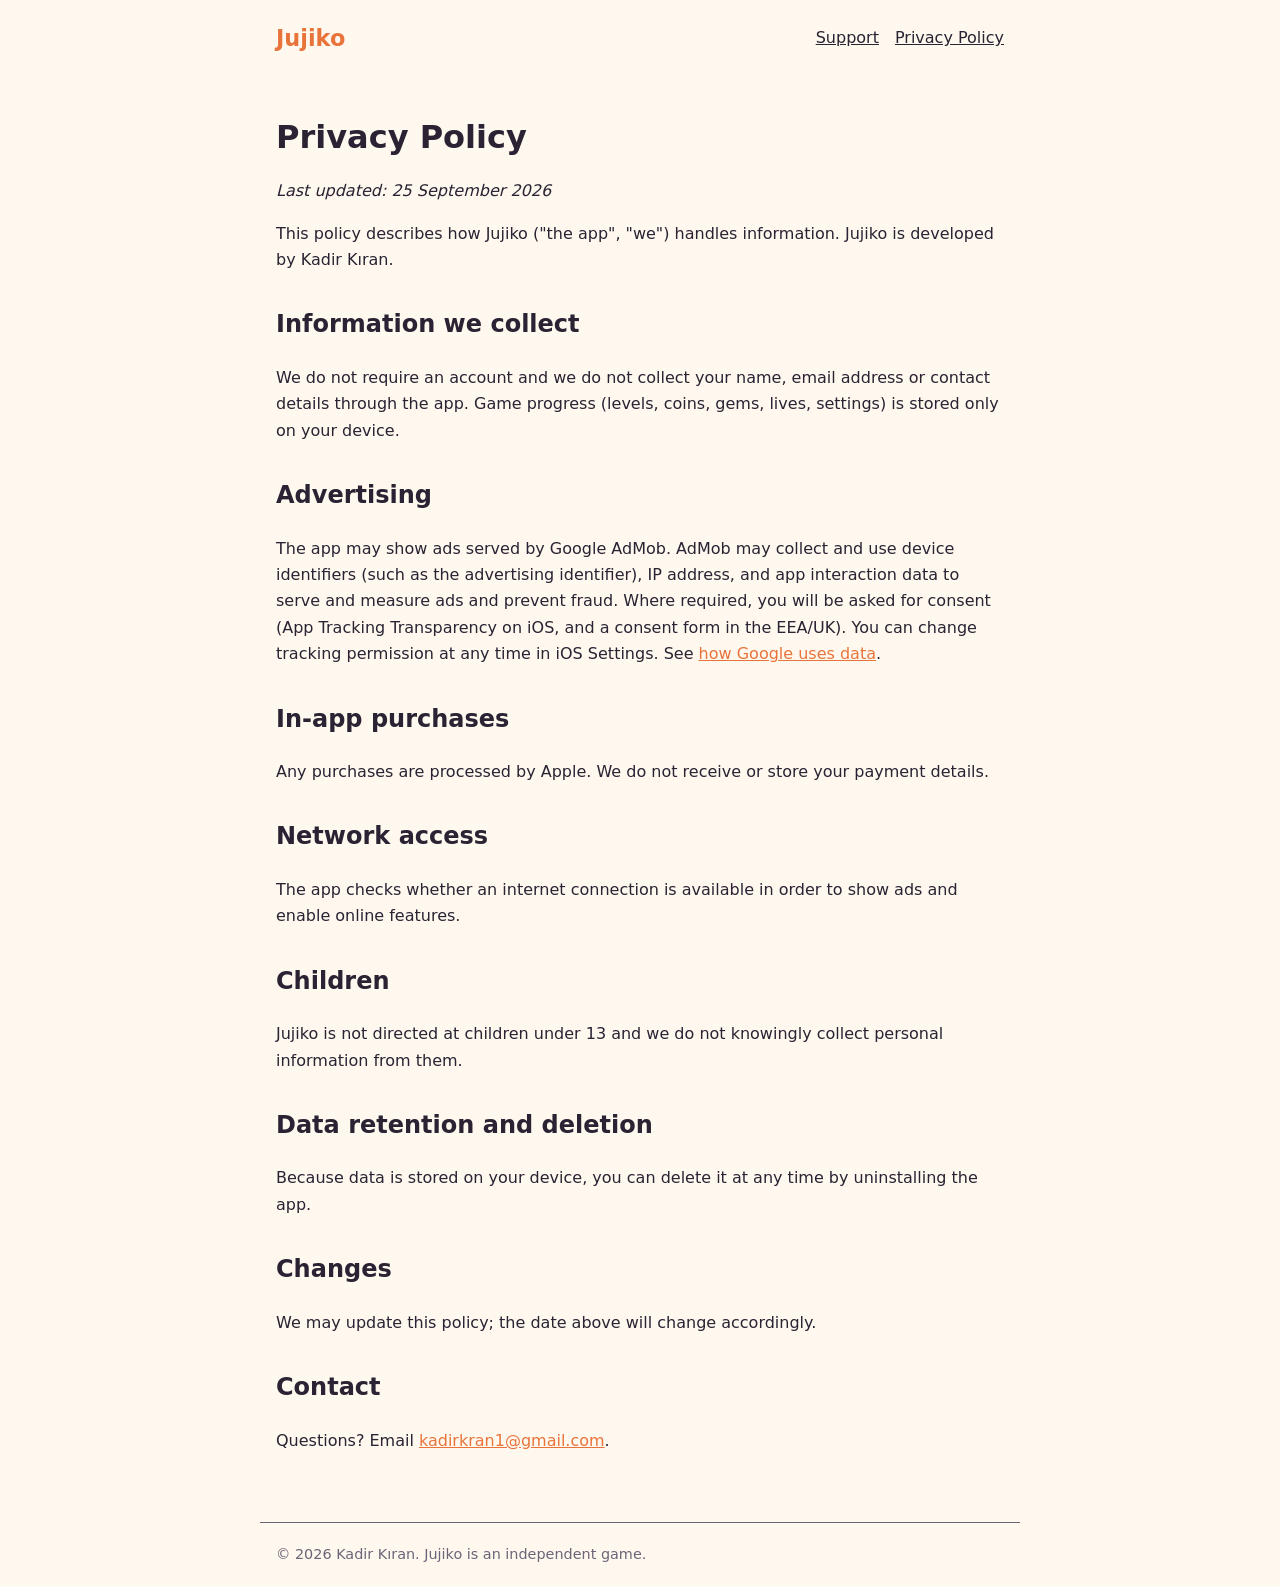
==== privacy.html @ f4edfb67 "Add Jujiko marketing, support and privacy pages Co-Authored-By: Claude Sonnet 5 <noreply@anthropic.c" ====
<!doctype html>
<html lang="en"><head><meta charset="utf-8"><meta name="viewport" content="width=device-width,initial-scale=1">
<title>Jujiko – Privacy Policy</title><link rel="stylesheet" href="style.css"></head><body>
<header><a class="brand" href="index.html">Jujiko</a><nav><a href="support.html">Support</a><a href="privacy.html">Privacy Policy</a></nav></header>
<main>
<h1>Privacy Policy</h1><p><em>Last updated: 25 September 2026</em></p>
<p>This policy describes how Jujiko ("the app", "we") handles information. Jujiko is developed by Kadir Kıran.</p>
<h2>Information we collect</h2>
<p>We do not require an account and we do not collect your name, email address or contact details through the app. Game progress (levels, coins, gems, lives, settings) is stored only on your device.</p>
<h2>Advertising</h2>
<p>The app may show ads served by Google AdMob. AdMob may collect and use device identifiers (such as the advertising identifier), IP address, and app interaction data to serve and measure ads and prevent fraud. Where required, you will be asked for consent (App Tracking Transparency on iOS, and a consent form in the EEA/UK). You can change tracking permission at any time in iOS Settings. See <a href="https://policies.google.com/technologies/partner-sites">how Google uses data</a>.</p>
<h2>In-app purchases</h2>
<p>Any purchases are processed by Apple. We do not receive or store your payment details.</p>
<h2>Network access</h2>
<p>The app checks whether an internet connection is available in order to show ads and enable online features.</p>
<h2>Children</h2>
<p>Jujiko is not directed at children under 13 and we do not knowingly collect personal information from them.</p>
<h2>Data retention and deletion</h2>
<p>Because data is stored on your device, you can delete it at any time by uninstalling the app.</p>
<h2>Changes</h2><p>We may update this policy; the date above will change accordingly.</p>
<h2>Contact</h2><p>Questions? Email <a href="mailto:kadirkran1@gmail.com">kadirkran1@gmail.com</a>.</p>
</main>
<footer>&copy; 2026 Kadir Kıran. Jujiko is an independent game.</footer>
</body></html>
---- style.css ----
:root{--bg:#fff8ee;--fg:#2b2233;--accent:#e8743b;--muted:#6d6478}
@media(prefers-color-scheme:dark){:root{--bg:#1d1824;--fg:#f4eefa;--accent:#ff9660;--muted:#b3a9c0}}
*{box-sizing:border-box}body{margin:0;background:var(--bg);color:var(--fg);font:16px/1.65 system-ui,-apple-system,Segoe UI,sans-serif}
header,main,footer{max-width:760px;margin:0 auto;padding:20px 16px}
header{display:flex;justify-content:space-between;align-items:center;flex-wrap:wrap;gap:8px}
header a.brand{font-weight:800;font-size:1.4rem;color:var(--accent);text-decoration:none}
nav a{margin-left:16px;color:var(--fg)}h1{font-size:2rem;line-height:1.2}h2{margin-top:2rem}
a{color:var(--accent)}footer{color:var(--muted);font-size:.9rem;border-top:1px solid var(--muted);margin-top:2rem}
.hero p{font-size:1.15rem}.shots{display:flex;gap:10px;overflow-x:auto}.shots img{height:220px;border-radius:10px}
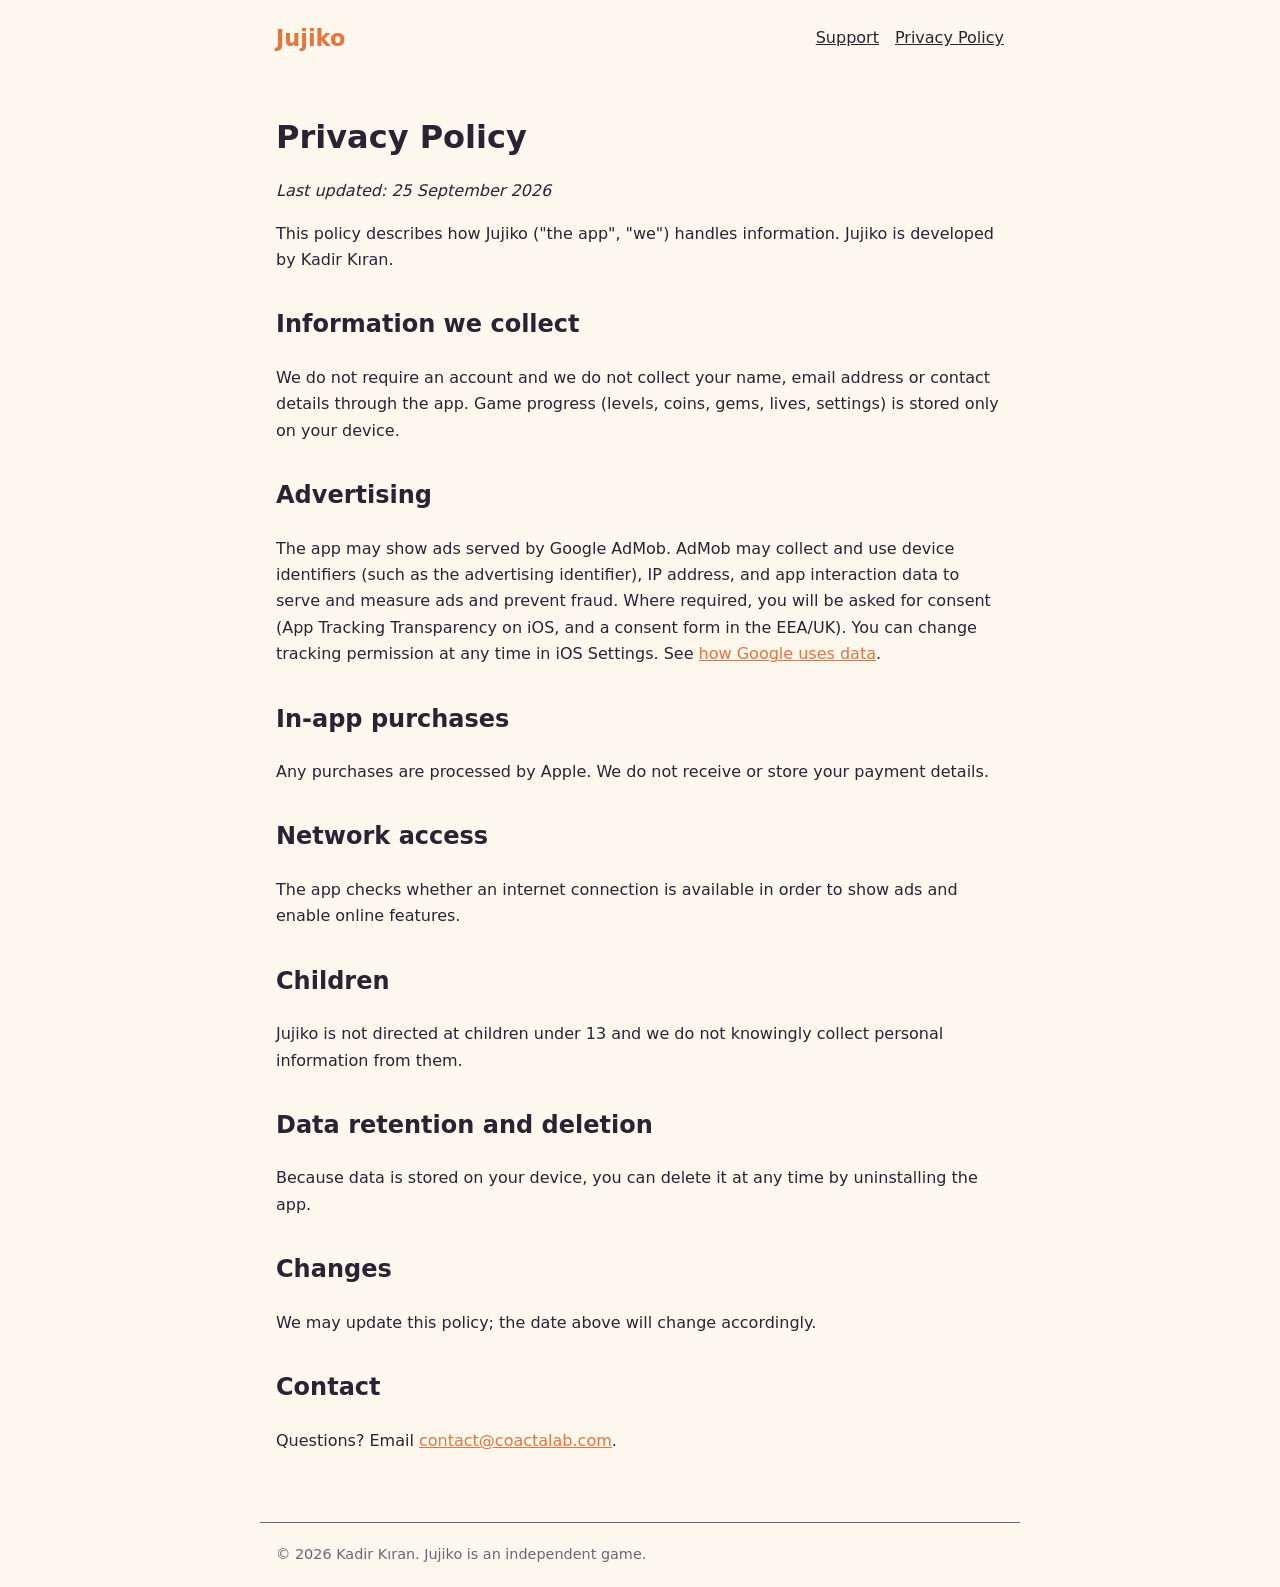
==== commit 487ee28f: "Update contact email Co-Authored-By: Claude Sonnet 5 <noreply@anthropic.com>" ====
--- a/privacy.html
+++ b/privacy.html
@@ -18,7 +18,7 @@
 <h2>Data retention and deletion</h2>
 <p>Because data is stored on your device, you can delete it at any time by uninstalling the app.</p>
 <h2>Changes</h2><p>We may update this policy; the date above will change accordingly.</p>
-<h2>Contact</h2><p>Questions? Email <a href="mailto:kadirkran1@gmail.com">kadirkran1@gmail.com</a>.</p>
+<h2>Contact</h2><p>Questions? Email <a href="mailto:contact@coactalab.com">contact@coactalab.com</a>.</p>
 </main>
 <footer>&copy; 2026 Kadir Kıran. Jujiko is an independent game.</footer>
 </body></html>
